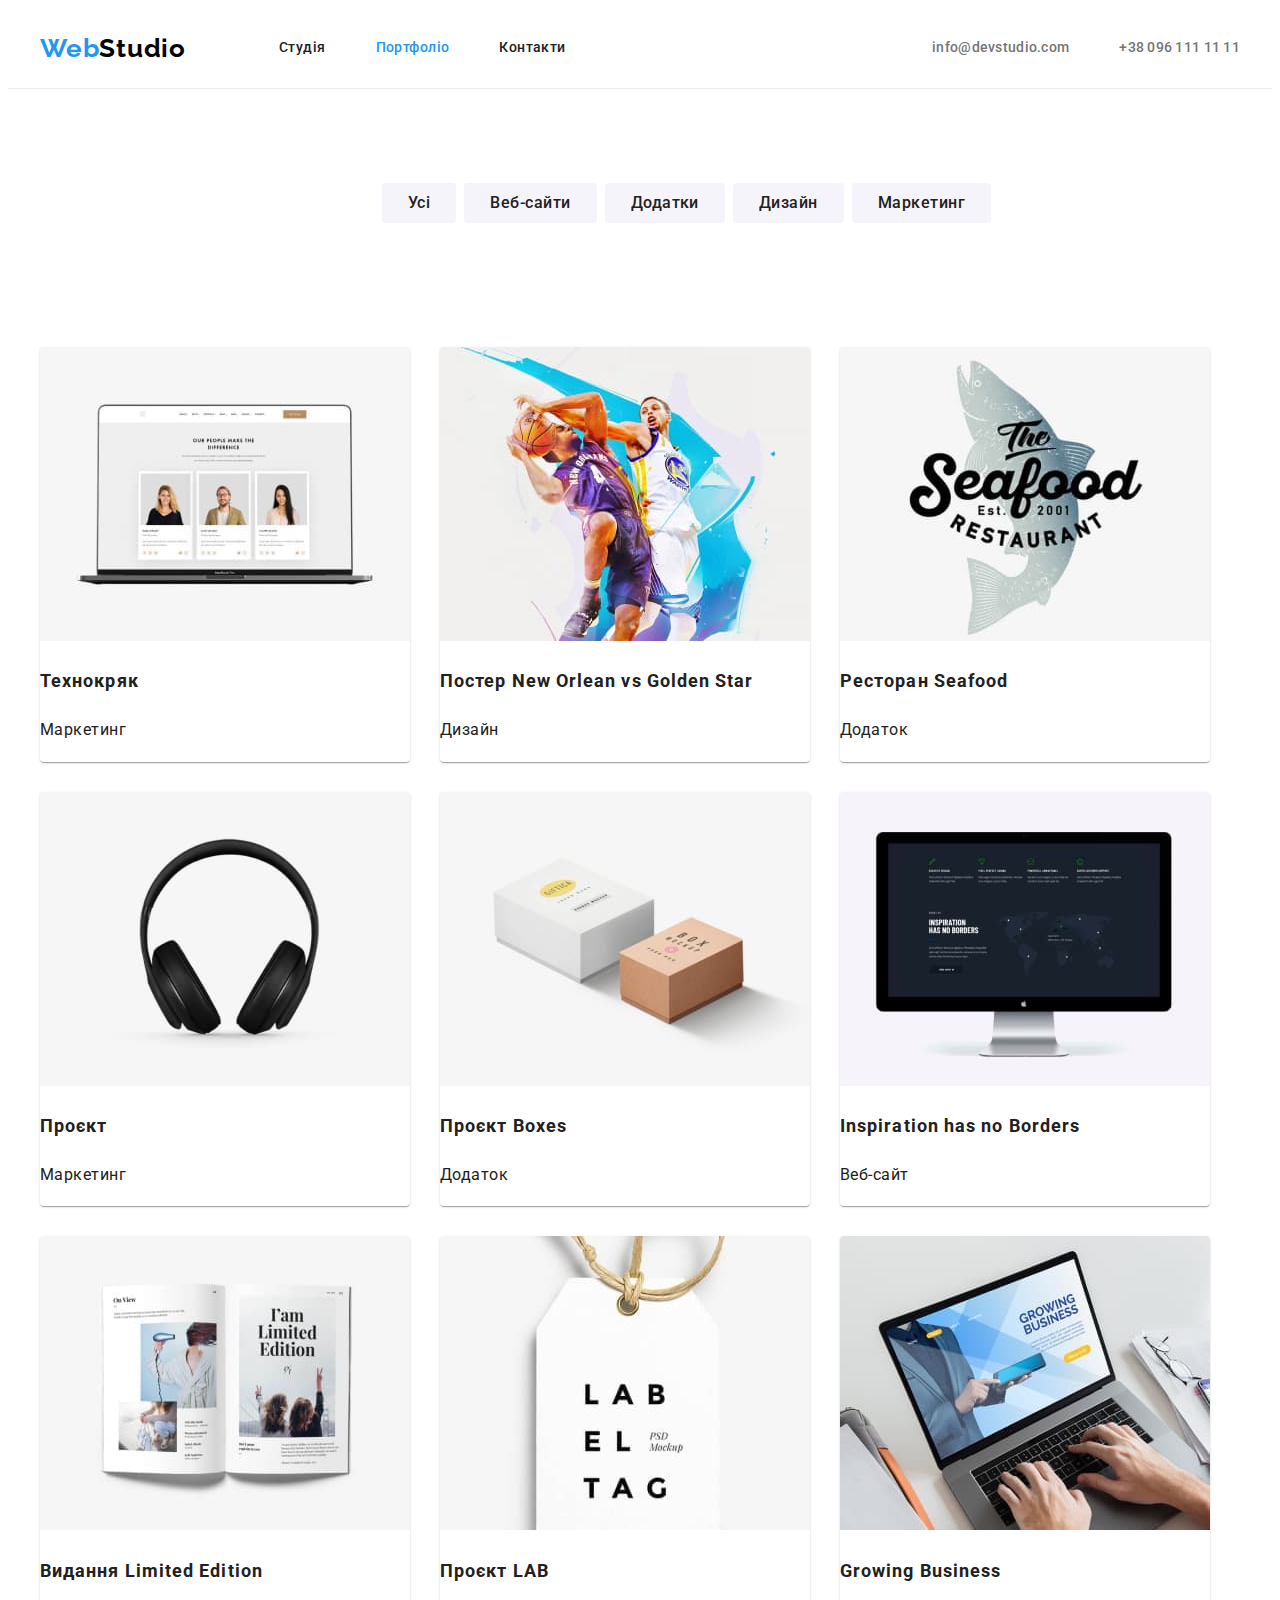
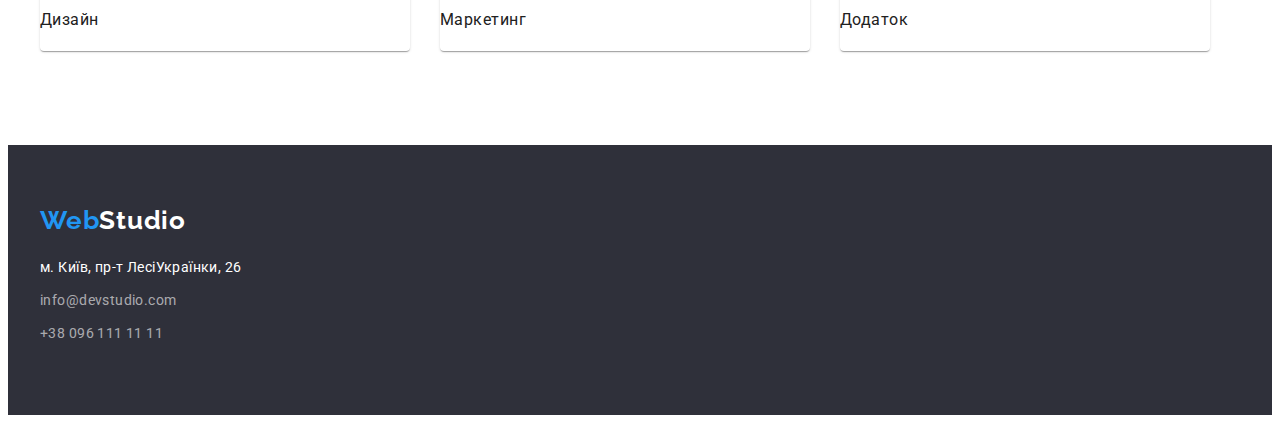
==== portfolio.html @ 5afed0cc "flex-box" ====
<!DOCTYPE html>
<html lang="uk">

<head>
  <meta charset="UTF-8" />
  <meta http-equiv="X-UA-Compatible" content="IE=edge" />
  <meta name="viewport" content="width=device-width, initial-scale=1.0" />
  <title>webstudio</title>
  <link href="https://fonts.googleapis.com/css2?family=Raleway:wght@700&family=Roboto:wght@400;500;700;900&display=swap"
    rel="stylesheet" />
  <link rel="stylesheet" href="./css/styles.css" />
</head>

<body>
  <header class="page-header">
    <!--main-nav-->
  
    <nav class="container main-nav">
  
      <!--logo-->
      <a class="logo-nav" href="./index.html"><span class="logo-accent">Web</span>Studio</a>
  
      <!--navigation-->
  
      <ul class="nav-list">
        <li class="nav-item">
          <a class="nav-link" href="./index.html">Студія</a>
        </li>
  
        <li class="nav-item">
          <a class="nav-link current" href="./portfolio.html">Портфоліо</a>
        </li>
  
        <li class="nav-item">
          <a class="nav-link" href="#">Контакти</a>
        </li>
      </ul>
  
  
      <!-- Link to e-mail address phone number  -->
      <ul class="contact">
        <li class="contact-item">
          <a href="mailto:info@devstudio.com" class="link">info@devstudio.com</a>
        </li>
        <li class="contact-item">
          <a href="tel:+380961111111" class="link">+38 096 111 11 11</a>
        </li>
      </ul>
    </nav>
  
  </header>

<main>
  <!--main-page-->
  <div class="section">
    <section class="container btn">
      <h1 class="portfolio-title title-hidden">Portfolio</h1>
      <div class="prtf">
        <button class="prtf-button" type="button">Усі</button>
        <button class="prtf-button" type="button">Веб-сайти</button>
        <button class="prtf-button" type="button">Додатки</button>
        <button class="prtf-button" type="button">Дизайн</button>
        <button class="prtf-button" type="button">Маркетинг</button>
      </div>
    </section>
  </div>


  <!--works-->
  <div class="section">
    <section class="container">
      <ul class="list">
        <li class="item-sec">
          <article class="card">
            <div class="card-thumb"><img src="./images/1-img.jpg" alt="Лептоп" width="370" /></div>
            <div class="card-content">
              <h2 class="work-title">Технокряк</h2>
              <p class="work-desc">Маркетинг</p>
            </div>
          </article>
        </li>
    
        <li class="item-sec">
          <article class="card">
            <div class="card-thumb">
              <img src="./images/2-img.jpg" alt="Баскетбол" width="370" />
            </div>
            <div class="card-content">
              <h2 class="work-title">Постер New Orlean vs Golden Star</h2>
              <p class="work-desc">Дизайн</p>
            </div>
          </article>
        </li>
    
        <li class="item-sec">
          <article class="card">
            <div class="card-thumb">
              <img src="./images/3-img.jpg" alt="Морепродукти" width="370" />
            </div>
            <div class="card-content">
              <h2 class="work-title">Ресторан Seafood</h2>
              <p class="work-desc">Додаток</p>
            </div>
          </article>
        </li>
    
        <li class="item-sec">
          <article class="card">
            <div class="card-thumb">
              <img src="./images/4-img.jpg" alt="Навушники" width="370" />
            </div>
            <div class="card-content">
              <h2 class="work-title">Проєкт</h2>
              <p class="work-desc">Маркетинг</p>
            </div>
          </article>
        </li>
    
        <li class="item-sec">
          <article class="card">
            <div class="card-thumb">
              <img src="./images/5-img.jpg" alt="Бокс" width="370" />
            </div>
            <div class="card-content">
              <h2 class="work-title">Проєкт Boxes</h2>
              <p class="work-desc">Додаток</p>
            </div>
          </article>
        </li>
    
        <li class="item-sec">
          <article class="card">
            <div class="card-thumb">
              <img src="./images/6-img.jpg" alt="Монітор" width="370" />
            </div>
            <div class="card-content">
              <h2 class="work-title">Inspiration has no Borders</h2>
              <p class="work-desc">Веб-сайт</p>
            </div>
          </article>
        </li>
    
        <li class="item-sec">
          <article class="card">
            <div class="card-thumb">
              <img src="./images/7-img.jpg" alt="Журнал" width="370" />
            </div>
            <div class="card-content">
              <h2 class="work-title">Видання Limited Edition</h2>
              <p class="work-desc">Дизайн</p>
            </div>
          </article>
        </li>
    
        <li class="item-sec">
          <article class="card">
            <div class="card-thumb">
              <img src="./images/8-img.jpg" alt="Проєкт" width="370" />
            </div>
            <div class="card-content">
              <h2 class="work-title">Проєкт LAB</h2>
              <p class="work-desc">Маркетинг</p>
            </div>
          </article>
        </li>
    
        <li class="item-sec">
          <article class="card">
            <div class="card-thumb">
              <img src="./images/9-img.jpg" alt="Ноут" width="370" />
            </div>
            <div class="card-content">
              <h2 class="work-title">Growing Business</h2>
              <p class="work-desc">Додаток</p>
            </div>
          </article>
        </li>
      </ul>
    </section>
  </div>
  

</main>

<!--footer-->
  <footer class="footer">
    <div class="container"><a class="footer-link logo-footer" href="./index.html"><span class="logo-accent">Web</span>Studio</a>
    
    <address class="address">
      <ul class="address-list">
        <li class="address-item">
          <a class="address-link" href="https://goo.gl/maps/Fy1uCrwSByk2Ayvy6" target="_blank" rel="noopener noreferrer">
            м. Київ, пр-т ЛесіУкраїнки, 26
          </a>
        </li>
    
        <li class="address-item">
          <a class="address-link" href="mailto:info@devstudio.com">info@devstudio.com</a>
        </li>
    
        <li class="address-item">
          <a class="address-link" href="tel:+380961111111">+38 096 111 11 11</a>
        </li>
      </ul>
    </address>
  </div>
    
  </footer>
</body>
</html>
---- css/styles.css ----
:root {
  --accent-color: #2196f3;
  --primary-text-color: #212121;
  --secondary-text-color: #757575;
  --white-text-color: #fff;
  --white-opacity-text-color: rgba(255, 255, 255, 0.6);
  --primary-background-color: #fff;
  --secondary-background-color: #f5f4fa;
  --dark-background-color: #2f303a;
  --logo-color: #000;
  --border-color: #ececec;
  --card-set-gap: 30px;
  --card-shadow: 0px 2px 1px -1px rgba(0, 0, 0, 0.2), 0px 1px 1px 0px rgba(0, 0, 0, 0.14),
    0px 1px 3px 0px rgba(0, 0, 0, 0.12);
}

ul {
  list-style: none;
  padding: 0;
  margin: 0;
}

a {
  text-decoration: none;
}

.img {
  display: block;
  max-width: 100%;
  height: auto;
}

body {
  font-family: 'Roboto', sans-serif;
  font-size: 14px;
  color: var(--secondary-text-color);
  line-height: 1.7;
  letter-spacing: 0.03em;
  background-color: var(--primary-background-color);
}

/*container*/
.container {
  width: 1200px;
  margin-left: auto;
  margin-right: auto;
  padding-left: 15px;
  padding-right: 15px;
}

.header {
  background-color: var(--primary-background-color);
  border-bottom: 1px solid var(--border-color);
}

.page-header {
  background-color: var(--primary-background-color);
  border-bottom: 1px solid var(--border-color);
}

/*main-nav*/

.main-nav {
  display: flex;
  align-items: center;
}

/*logo*/
.logo-nav {
  display: block;

  color: var(--logo-color);
  font-family: Raleway, sans-serif;
  font-weight: 700;
  font-size: 26px;
  line-height: 1.19;
  letter-spacing: 0.03em;
}

.logo-accent {
  color: var(--accent-color);
}

/*navigation*/

.nav-list {
  display: flex;
  padding-left: 93px;
}

.nav-list .nav-item + .nav-item {
  margin-left: 50px;
}
/*або
.nav-item {
  margin-right: 8px;
}
або
.nav-list .nav-item:not(:last-child) {
  margin-right: 0;
}*/

.nav-link {
  display: block;
  padding-top: 32px;
  padding-bottom: 32px;

  line-height: 1.14;
  font-weight: 500;
  color: var(--primary-text-color);
}

.nav-link .current {
  color: var(--accent-color);
}

.nav-link:hover,
.nav-link:focus {
  color: var(--accent-color);
}

/*Link to e-mail address phone number*/
.contact {
  display: flex;
  margin-top: 0;
  margin-bottom: 0;
  margin-left: auto;
  padding-left: 0;

  font-weight: 500;
  line-height: 1.14;
}

.contact-item {
  line-height: 1.14;
  letter-spacing: 0.02em;
}

.contact .link {
  color: var(--secondary-text-color);
  padding-top: 32px;
  padding-bottom: 32px;
  display: block;
}

.contact .link:hover,
.contact .link:focus {
  color: var(--accent-color);
}

.contact-item + .contact-item {
  margin-left: 50px;
}

/*main*/

/*hero*/
.hero {
  text-align: center;
  background-color: var(--dark-background-color);
  margin-bottom: 50px;
}
.hero-title {
  font-weight: 900;
  font-size: 44px;
  line-height: 1.4;
  letter-spacing: 0.06em;
  color: var(--white-text-color);
  text-transform: uppercase;
  margin-top: 0;
  margin-bottom: 0;
  padding-top: 160px;
  padding-bottom: 30px;
}

.button {
  font-family: inherit;
  font-size: 16px;
  line-height: 1.8;
  letter-spacing: 0.06em;
  color: var(--white-text-color);
  font-weight: 700;
  background-color: var(--accent-color);
  border: none;
  border-radius: 4px;
  cursor: pointer;
  padding: 10px 32px;
  display: inline-block;
  border: 1px solid transparent;
  margin-bottom: 200px;
}

/*Наші переваги*/

.section,
.section-team {
  padding-bottom: 94px;
}
.list,
.team-list {
  padding: 0;
  margin: 0;
  list-style: none;
  display: flex;
  flex-wrap: wrap;
  margin-left: calc(-1 * var(--card-set-gap));
  margin-top: calc(-1 * var(--card-set-gap));
}

.list > .item-sec,
.team-list > .team-card {
  flex-basis: calc(100% / 4 - var(--card-set-gap));
  margin-left: var(--card-set-gap);
  margin-top: var(--card-set-gap);
}
.list > .work-card {
  flex-basis: calc(100% / 3 - var(--card-set-gap));
  margin-left: var(--card-set-gap);
  margin-top: var(--card-set-gap);
}

.card {
  box-shadow: var(--card-shadow);
  border-radius: 4px;
  overflow: hidden;
}

.section-title {
  color: var(--primary-text-color);
  font-weight: 700;
  font-size: 36px;
  line-height: 1.167;
  letter-spacing: 0.03em;
  text-align: center;
  margin-top: 0;
  margin-bottom: 50px;
}

.title {
  color: var(--primary-text-color);
  font-size: 14px;
  line-height: 1.14;
  text-transform: uppercase;
  margin-top: 0;
  margin-bottom: 0;
  text-align: center;
}
.list-item {
  margin-top: 10px;
}
.list {
  color: var(--primary-text-color);
  margin-top: 0;
  margin-bottom: 0;
  padding-left: 0;
}

.list .title {
  color: var(--primary-text-color);
  margin-top: 0;
  margin-bottom: 0;
}

.section-team {
  background-color: var(--secondary-background-color);
  margin-top: 0;
  margin-bottom: 0;
}

.team-list {
  margin-top: 0;
  margin-bottom: 0;
  padding-left: 0;
}
.descr {
  width: 270px;
  padding-left: auto;
  padding-right: auto;
  padding-top: 30px;
  padding-bottom: 30px;
}
.team-list .title {
  color: var(--primary-text-color);
  font-style: 500;
  font-size: 16px;
  line-height: 1.18;
  text-align: center;
  letter-spacing: 0.03em;
  margin-top: 0;
  margin-bottom: 0;
  padding-bottom: 10px;
}
.team-position {
  font-size: 16px;
  line-height: 1.18;
  text-align: center;
  color: var(--secondary-text-color);
  margin-top: 0;
  margin-bottom: 0;
}

/* Assets */

.current {
  color: var(--accent-color);
}

.title-hidden {
  display: none;
}

/*Portfolio*/

.btn {
  display: flex;
  align-items: center;
  justify-content: center;
  padding-top: 94px;
}

.prtf {
  display: flex;
  padding-left: 93px;
}

.prtf .prtf-button + .prtf-button {
  margin-left: 8px;
}

.prtf-button {
  font-family: inherit;
  font-size: 16px;
  color: var(--primary-text-color);
  font-weight: 500;
  letter-spacing: 0.03em;
  line-height: 1.612;
  background-color: var(--secondary-background-color);
  border: none;
  border-radius: 4px;
  cursor: pointer;
  padding: 6px 25px;
  display: inline-block;
  border: 1px solid transparent;
}

.prtf-button:hover,
.prtf-button:focus {
  color: var(--white-text-color);
  background-color: var(--accent-color);
}

.work-title {
  font-size: 18px;
  line-height: 2;
  letter-spacing: 0.06em;
  font-weight: 700;
  color: var(--primary-text-color);
}
.work-desc {
  font-style: 400;
  font-size: 16px;
  line-height: 1.88;
  letter-spacing: 0.03em;
  color: var(---secondary-text-color);
}

/* Footer */
.footer {
  background-color: var(--dark-background-color);
}

.logo-footer {
  display: inline-block;
  font-family: 'Raleway', sans-serif;
  font-weight: 700;
  font-size: 26px;
  line-height: 1.2;
  letter-spacing: 0.03em;
  padding-top: 60px;
  padding-bottom: 20px;
}

.logo-footer {
  color: var(--white-text-color);
}

.address {
  font-style: normal;
}
.address-list {
  padding-left: 0;
  padding-bottom: 60px;
  margin-top: 0;
}
.address-item {
  margin-bottom: 9px;
}
.address-link {
  color: var(--white-text-color);
}

.address-link[href^='mailto'],
.address-link[href^='tel'] {
  color: var(--white-opacity-text-color);
}

.address-link:hover,
.address-link:focus {
  color: var(--accent-color);
}
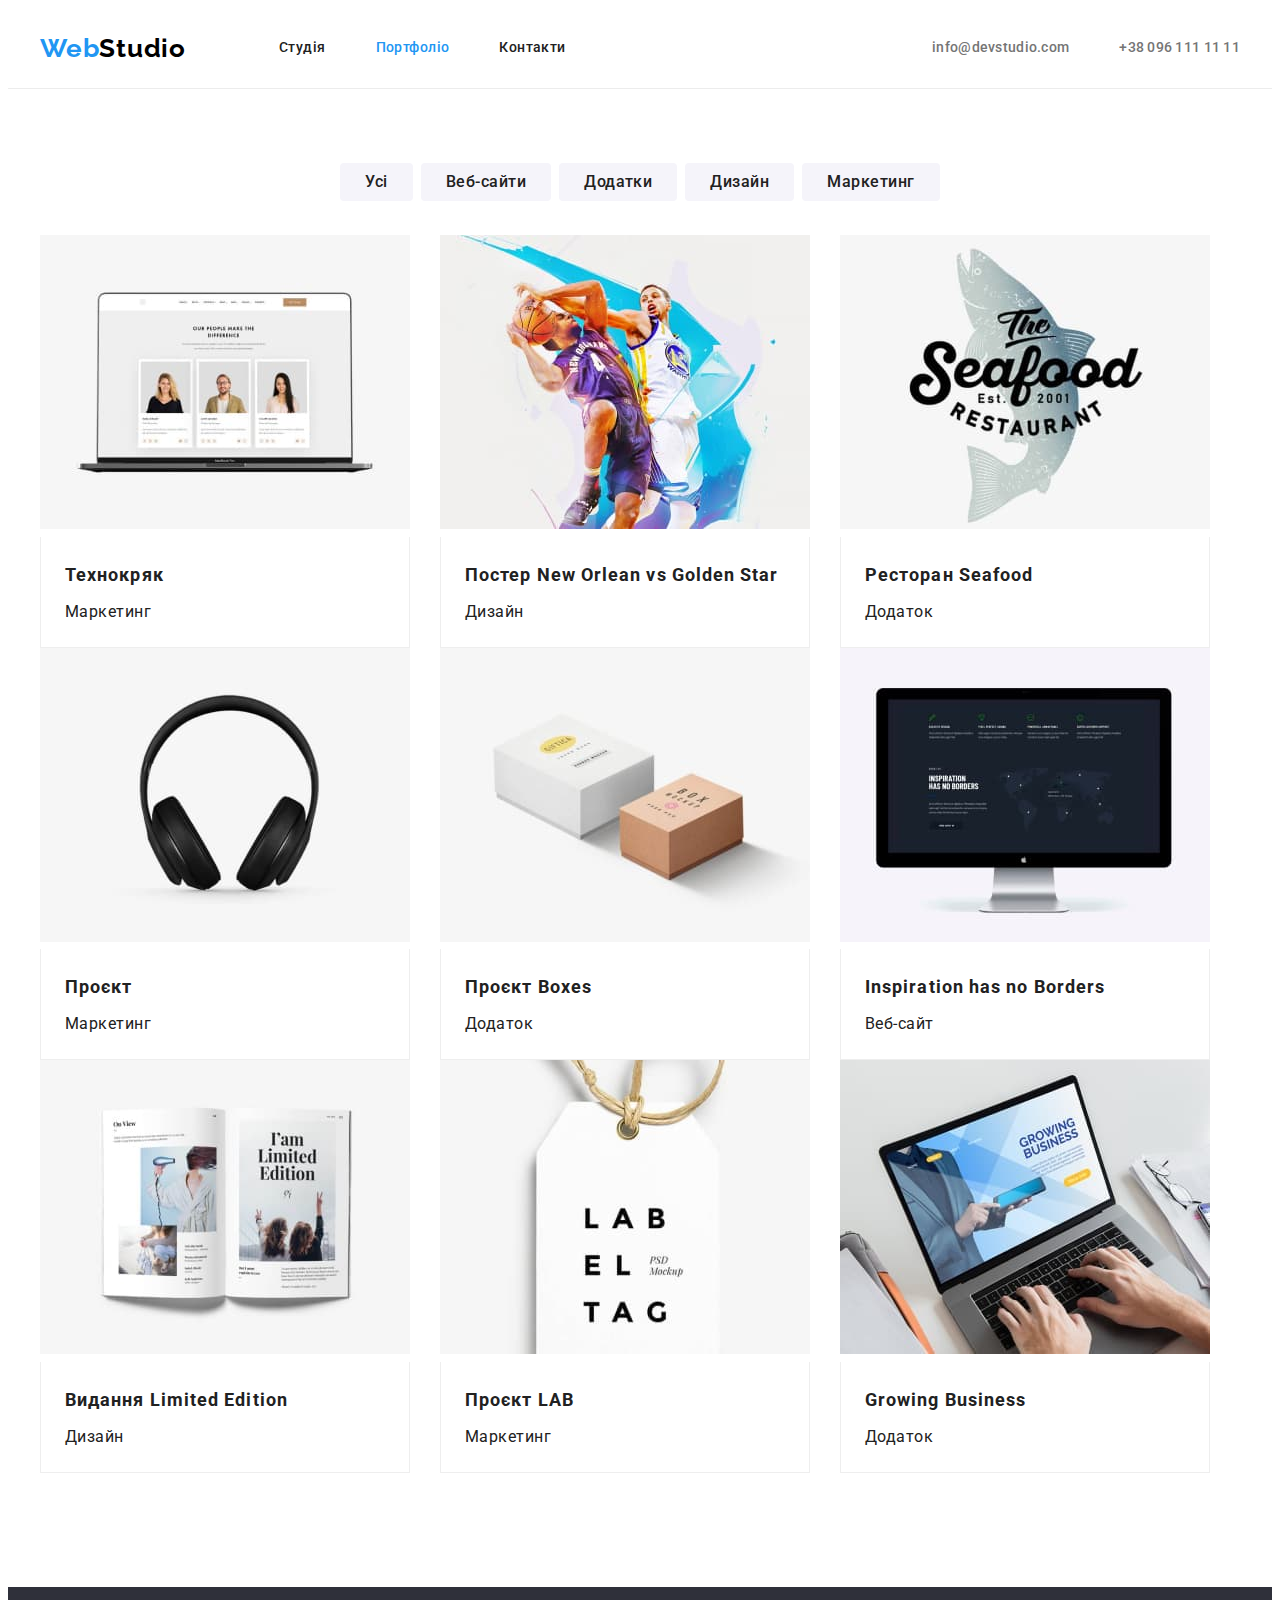
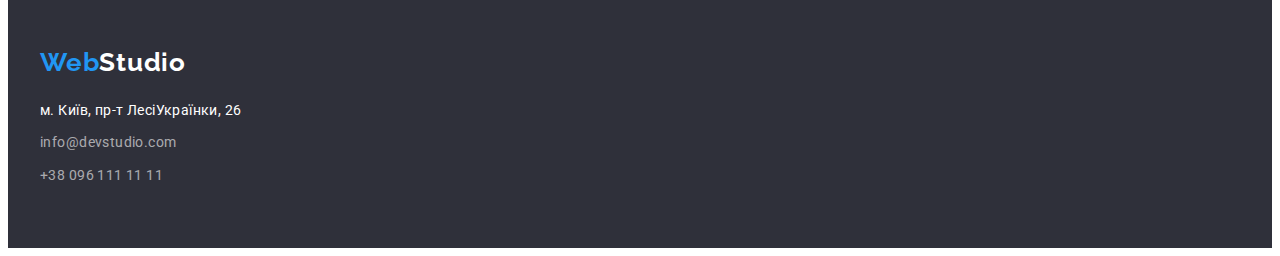
==== commit f76820df: "after correction" ====
--- a/portfolio.html
+++ b/portfolio.html
@@ -1,210 +1,173 @@
 <!DOCTYPE html>
 <html lang="uk">
+  <head>
+    <meta charset="UTF-8" />
+    <meta http-equiv="X-UA-Compatible" content="IE=edge" />
+    <meta name="viewport" content="width=device-width, initial-scale=1.0" />
+    <title>webstudio</title>
+    <link
+      href="https://fonts.googleapis.com/css2?family=Raleway:wght@700&family=Roboto:wght@400;500;700;900&display=swap"
+      rel="stylesheet"
+    />
+    <link rel="stylesheet" href="./css/styles.css" />
+  </head>
 
-<head>
-  <meta charset="UTF-8" />
-  <meta http-equiv="X-UA-Compatible" content="IE=edge" />
-  <meta name="viewport" content="width=device-width, initial-scale=1.0" />
-  <title>webstudio</title>
-  <link href="https://fonts.googleapis.com/css2?family=Raleway:wght@700&family=Roboto:wght@400;500;700;900&display=swap"
-    rel="stylesheet" />
-  <link rel="stylesheet" href="./css/styles.css" />
-</head>
+  <body>
+    <header class="page-header">
+      <div class="container main-nav">
+        <!--main-nav-->
+        <nav class="navigation">
+          <!--logo-->
+          <a class="logo-nav" href="./index.html"><span class="logo-accent">Web</span>Studio</a>
 
-<body>
-  <header class="page-header">
-    <!--main-nav-->
-  
-    <nav class="container main-nav">
-  
-      <!--logo-->
-      <a class="logo-nav" href="./index.html"><span class="logo-accent">Web</span>Studio</a>
-  
-      <!--navigation-->
-  
-      <ul class="nav-list">
-        <li class="nav-item">
-          <a class="nav-link" href="./index.html">Студія</a>
-        </li>
-  
-        <li class="nav-item">
-          <a class="nav-link current" href="./portfolio.html">Портфоліо</a>
-        </li>
-  
-        <li class="nav-item">
-          <a class="nav-link" href="#">Контакти</a>
-        </li>
-      </ul>
-  
-  
-      <!-- Link to e-mail address phone number  -->
-      <ul class="contact">
-        <li class="contact-item">
-          <a href="mailto:info@devstudio.com" class="link">info@devstudio.com</a>
-        </li>
-        <li class="contact-item">
-          <a href="tel:+380961111111" class="link">+38 096 111 11 11</a>
-        </li>
-      </ul>
-    </nav>
-  
-  </header>
+          <!--navigation-->
 
-<main>
-  <!--main-page-->
-  <div class="section">
-    <section class="container btn">
-      <h1 class="portfolio-title title-hidden">Portfolio</h1>
-      <div class="prtf">
-        <button class="prtf-button" type="button">Усі</button>
-        <button class="prtf-button" type="button">Веб-сайти</button>
-        <button class="prtf-button" type="button">Додатки</button>
-        <button class="prtf-button" type="button">Дизайн</button>
-        <button class="prtf-button" type="button">Маркетинг</button>
+          <ul class="nav-list">
+            <li class="nav-item">
+              <a class="nav-link" href="./index.html">Студія</a>
+            </li>
+
+            <li class="nav-item">
+              <a class="nav-link current" href="./portfolio.html">Портфоліо</a>
+            </li>
+
+            <li class="nav-item">
+              <a class="nav-link" href="#">Контакти</a>
+            </li>
+          </ul>
+        </nav>
+
+        <!-- Link to e-mail address phone number  -->
+        <ul class="contact">
+          <li class="contact-item">
+            <a href="mailto:info@devstudio.com" class="link">info@devstudio.com</a>
+          </li>
+          <li class="contact-item">
+            <a href="tel:+380961111111" class="link">+38 096 111 11 11</a>
+          </li>
+        </ul>
       </div>
-    </section>
-  </div>
+    </header>
 
+    <main>
+      <!--main-page-->
 
-  <!--works-->
-  <div class="section">
-    <section class="container">
-      <ul class="list">
-        <li class="item-sec">
-          <article class="card">
-            <div class="card-thumb"><img src="./images/1-img.jpg" alt="Лептоп" width="370" /></div>
+      <section class="container btn">
+        <h1 class="portfolio-title title-hidden">Portfolio</h1>
+        <div class="prtf">
+          <button class="prtf-button" type="button">Усі</button>
+          <button class="prtf-button" type="button">Веб-сайти</button>
+          <button class="prtf-button" type="button">Додатки</button>
+          <button class="prtf-button" type="button">Дизайн</button>
+          <button class="prtf-button" type="button">Маркетинг</button>
+        </div>
+
+        <!--works-->
+
+        <ul class="list">
+          <li class="item-card">
+            <img src="./images/1-img.jpg" alt="Лептоп" width="370" />
             <div class="card-content">
               <h2 class="work-title">Технокряк</h2>
               <p class="work-desc">Маркетинг</p>
             </div>
-          </article>
-        </li>
-    
-        <li class="item-sec">
-          <article class="card">
-            <div class="card-thumb">
-              <img src="./images/2-img.jpg" alt="Баскетбол" width="370" />
-            </div>
+          </li>
+
+          <li class="item-card">
+            <img src="./images/2-img.jpg" alt="Баскетбол" width="370" />
             <div class="card-content">
               <h2 class="work-title">Постер New Orlean vs Golden Star</h2>
               <p class="work-desc">Дизайн</p>
             </div>
-          </article>
-        </li>
-    
-        <li class="item-sec">
-          <article class="card">
-            <div class="card-thumb">
-              <img src="./images/3-img.jpg" alt="Морепродукти" width="370" />
-            </div>
+          </li>
+
+          <li class="item-card">
+            <img src="./images/3-img.jpg" alt="Морепродукти" width="370" />
             <div class="card-content">
               <h2 class="work-title">Ресторан Seafood</h2>
               <p class="work-desc">Додаток</p>
             </div>
-          </article>
-        </li>
-    
-        <li class="item-sec">
-          <article class="card">
-            <div class="card-thumb">
-              <img src="./images/4-img.jpg" alt="Навушники" width="370" />
-            </div>
+          </li>
+
+          <li class="item-card">
+            <img src="./images/4-img.jpg" alt="Навушники" width="370" />
             <div class="card-content">
               <h2 class="work-title">Проєкт</h2>
               <p class="work-desc">Маркетинг</p>
             </div>
-          </article>
-        </li>
-    
-        <li class="item-sec">
-          <article class="card">
-            <div class="card-thumb">
-              <img src="./images/5-img.jpg" alt="Бокс" width="370" />
-            </div>
+          </li>
+
+          <li class="item-card">
+            <img src="./images/5-img.jpg" alt="Бокс" width="370" />
             <div class="card-content">
               <h2 class="work-title">Проєкт Boxes</h2>
               <p class="work-desc">Додаток</p>
             </div>
-          </article>
-        </li>
-    
-        <li class="item-sec">
-          <article class="card">
-            <div class="card-thumb">
-              <img src="./images/6-img.jpg" alt="Монітор" width="370" />
-            </div>
+          </li>
+
+          <li class="item-card">
+            <img src="./images/6-img.jpg" alt="Монітор" width="370" />
             <div class="card-content">
               <h2 class="work-title">Inspiration has no Borders</h2>
               <p class="work-desc">Веб-сайт</p>
             </div>
-          </article>
-        </li>
-    
-        <li class="item-sec">
-          <article class="card">
-            <div class="card-thumb">
-              <img src="./images/7-img.jpg" alt="Журнал" width="370" />
-            </div>
+          </li>
+
+          <li class="item-card">
+            <img src="./images/7-img.jpg" alt="Журнал" width="370" />
             <div class="card-content">
               <h2 class="work-title">Видання Limited Edition</h2>
               <p class="work-desc">Дизайн</p>
             </div>
-          </article>
-        </li>
-    
-        <li class="item-sec">
-          <article class="card">
-            <div class="card-thumb">
-              <img src="./images/8-img.jpg" alt="Проєкт" width="370" />
-            </div>
+          </li>
+
+          <li class="item-card">
+            <img src="./images/8-img.jpg" alt="Проєкт" width="370" />
             <div class="card-content">
               <h2 class="work-title">Проєкт LAB</h2>
               <p class="work-desc">Маркетинг</p>
             </div>
-          </article>
-        </li>
-    
-        <li class="item-sec">
-          <article class="card">
-            <div class="card-thumb">
-              <img src="./images/9-img.jpg" alt="Ноут" width="370" />
-            </div>
+          </li>
+
+          <li class="item-card">
+            <img src="./images/9-img.jpg" alt="Ноут" width="370" />
             <div class="card-content">
               <h2 class="work-title">Growing Business</h2>
               <p class="work-desc">Додаток</p>
             </div>
-          </article>
-        </li>
-      </ul>
-    </section>
-  </div>
-  
+          </li>
+        </ul>
+      </section>
+    </main>
 
-</main>
+    <!--footer-->
+    <footer class="footer">
+      <div class="container">
+        <a class="logo-footer" href="./index.html"><span class="logo-accent">Web</span>Studio</a>
 
-<!--footer-->
-  <footer class="footer">
-    <div class="container"><a class="footer-link logo-footer" href="./index.html"><span class="logo-accent">Web</span>Studio</a>
-    
-    <address class="address">
-      <ul class="address-list">
-        <li class="address-item">
-          <a class="address-link" href="https://goo.gl/maps/Fy1uCrwSByk2Ayvy6" target="_blank" rel="noopener noreferrer">
-            м. Київ, пр-т ЛесіУкраїнки, 26
-          </a>
-        </li>
-    
-        <li class="address-item">
-          <a class="address-link" href="mailto:info@devstudio.com">info@devstudio.com</a>
-        </li>
-    
-        <li class="address-item">
-          <a class="address-link" href="tel:+380961111111">+38 096 111 11 11</a>
-        </li>
-      </ul>
-    </address>
-  </div>
-    
-  </footer>
-</body>
+        <address class="address">
+          <ul class="address-list">
+            <li class="address-item">
+              <a
+                class="address-link"
+                href="https://goo.gl/maps/Fy1uCrwSByk2Ayvy6"
+                target="_blank"
+                rel="noopener noreferrer"
+              >
+                м. Київ, пр-т ЛесіУкраїнки, 26
+              </a>
+            </li>
+
+            <li class="address-item">
+              <a class="address-link" href="mailto:info@devstudio.com">info@devstudio.com</a>
+            </li>
+
+            <li class="address-item">
+              <a class="address-link" href="tel:+380961111111">+38 096 111 11 11</a>
+            </li>
+          </ul>
+        </address>
+      </div>
+    </footer>
+  </body>
 </html>
--- a/css/styles.css
+++ b/css/styles.css
@@ -9,6 +9,7 @@
   --dark-background-color: #2f303a;
   --logo-color: #000;
   --border-color: #ececec;
+  --border-card-color: #eee;
   --card-set-gap: 30px;
   --card-shadow: 0px 2px 1px -1px rgba(0, 0, 0, 0.2), 0px 1px 1px 0px rgba(0, 0, 0, 0.14),
     0px 1px 3px 0px rgba(0, 0, 0, 0.12);
@@ -22,12 +23,6 @@
 
 a {
   text-decoration: none;
-}
-
-.img {
-  display: block;
-  max-width: 100%;
-  height: auto;
 }
 
 body {
@@ -49,7 +44,6 @@
 }
 
 .header {
-  background-color: var(--primary-background-color);
   border-bottom: 1px solid var(--border-color);
 }
 
@@ -59,8 +53,8 @@
 }
 
 /*main-nav*/
-
-.main-nav {
+.main-nav,
+.navigation {
   display: flex;
   align-items: center;
 }
@@ -85,7 +79,7 @@
 
 .nav-list {
   display: flex;
-  padding-left: 93px;
+  margin-left: 93px;
 }
 
 .nav-list .nav-item + .nav-item {
@@ -116,6 +110,10 @@
 
 .nav-link:hover,
 .nav-link:focus {
+  color: var(--accent-color);
+}
+
+.current {
   color: var(--accent-color);
 }
 
@@ -158,7 +156,8 @@
 .hero {
   text-align: center;
   background-color: var(--dark-background-color);
-  margin-bottom: 50px;
+  padding-top: 200px;
+  padding-bottom: 200px;
 }
 .hero-title {
   font-weight: 900;
@@ -168,34 +167,66 @@
   color: var(--white-text-color);
   text-transform: uppercase;
   margin-top: 0;
-  margin-bottom: 0;
-  padding-top: 160px;
-  padding-bottom: 30px;
+  margin-bottom: 30px;
 }
 
 .button {
+  border: none;
+  border-radius: 4px;
+  padding: 10px 32px;
+  min-width: 216px;
+  box-shadow: 0px 4px 4px rgba(0, 0, 0, 0.15);
+
+  cursor: pointer;
   font-family: inherit;
   font-size: 16px;
-  line-height: 1.8;
+  line-height: 1.875;
   letter-spacing: 0.06em;
   color: var(--white-text-color);
   font-weight: 700;
   background-color: var(--accent-color);
-  border: none;
-  border-radius: 4px;
-  cursor: pointer;
-  padding: 10px 32px;
-  display: inline-block;
-  border: 1px solid transparent;
-  margin-bottom: 200px;
 }
 
 /*Наші переваги*/
 
 .section,
 .section-team {
+  padding-top: 94px;
   padding-bottom: 94px;
 }
+.section-work {
+  padding-bottom: 94px;
+}
+
+.title-hidden {
+  display: none;
+}
+
+.section-title {
+  color: var(--primary-text-color);
+  font-weight: 700;
+  font-size: 36px;
+  line-height: 1.167;
+  letter-spacing: 0.03em;
+  margin-top: 0;
+  margin-left: calc(-1 * var(--card-set-gap));
+  text-align: center;
+}
+
+.list,
+.list-sec {
+  color: var(--primary-text-color);
+  margin-top: 0;
+  margin-bottom: 0;
+  padding-left: 0;
+}
+.list-sec {
+  padding: 0;
+  margin: 0;
+  list-style: none;
+  display: flex;
+}
+
 .list,
 .team-list {
   padding: 0;
@@ -203,68 +234,57 @@
   list-style: none;
   display: flex;
   flex-wrap: wrap;
-  margin-left: calc(-1 * var(--card-set-gap));
-  margin-top: calc(-1 * var(--card-set-gap));
-}
-
-.list > .item-sec,
-.team-list > .team-card {
-  flex-basis: calc(100% / 4 - var(--card-set-gap));
-  margin-left: var(--card-set-gap);
-  margin-top: var(--card-set-gap);
-}
-.list > .work-card {
-  flex-basis: calc(100% / 3 - var(--card-set-gap));
-  margin-left: var(--card-set-gap);
-  margin-top: var(--card-set-gap);
-}
-
-.card {
+}
+
+.item-sec,
+.team-card,
+.work-card {
+  margin-left: 30px;
+}
+
+.list-sec .item-sec:nth-child(1) {
+  margin-left: 0px;
+}
+
+.title {
+  color: var(--primary-text-color);
+  font-size: 14px;
+  line-height: 1.14;
+  text-transform: uppercase;
+  margin-top: 0;
+  margin-bottom: 0;
+}
+
+.list-item {
+  margin-top: 10px;
+  margin-bottom: 0;
+}
+
+.list .work-card:nth-child(1) {
+  margin-left: 0px;
+}
+.team-card {
   box-shadow: var(--card-shadow);
   border-radius: 4px;
   overflow: hidden;
-}
-
-.section-title {
-  color: var(--primary-text-color);
-  font-weight: 700;
-  font-size: 36px;
-  line-height: 1.167;
-  letter-spacing: 0.03em;
-  text-align: center;
-  margin-top: 0;
-  margin-bottom: 50px;
-}
-
-.title {
-  color: var(--primary-text-color);
-  font-size: 14px;
-  line-height: 1.14;
-  text-transform: uppercase;
-  margin-top: 0;
-  margin-bottom: 0;
-  text-align: center;
-}
-.list-item {
-  margin-top: 10px;
-}
-.list {
-  color: var(--primary-text-color);
-  margin-top: 0;
-  margin-bottom: 0;
-  padding-left: 0;
-}
-
-.list .title {
-  color: var(--primary-text-color);
-  margin-top: 0;
-  margin-bottom: 0;
+
+  background-color: var(--primary-background-color);
+}
+
+.img {
+  display: block;
+  max-width: 100%;
+  height: auto;
 }
 
 .section-team {
   background-color: var(--secondary-background-color);
   margin-top: 0;
   margin-bottom: 0;
+}
+
+.team-list .team-card:nth-child(1) {
+  margin-left: 0px;
 }
 
 .team-list {
@@ -281,14 +301,13 @@
 }
 .team-list .title {
   color: var(--primary-text-color);
-  font-style: 500;
+  font-weight: 500;
   font-size: 16px;
   line-height: 1.18;
   text-align: center;
   letter-spacing: 0.03em;
   margin-top: 0;
-  margin-bottom: 0;
-  padding-bottom: 10px;
+  margin-bottom: 10px;
 }
 .team-position {
   font-size: 16px;
@@ -299,28 +318,18 @@
   margin-bottom: 0;
 }
 
-/* Assets */
-
-.current {
-  color: var(--accent-color);
-}
-
-.title-hidden {
-  display: none;
-}
-
 /*Portfolio*/
 
 .btn {
+  padding-top: 74px;
+  padding-bottom: 114px;
+}
+
+.prtf {
   display: flex;
   align-items: center;
   justify-content: center;
-  padding-top: 94px;
-}
-
-.prtf {
-  display: flex;
-  padding-left: 93px;
+  margin-bottom: 34px;
 }
 
 .prtf .prtf-button + .prtf-button {
@@ -339,14 +348,26 @@
   border-radius: 4px;
   cursor: pointer;
   padding: 6px 25px;
-  display: inline-block;
-  border: 1px solid transparent;
 }
 
 .prtf-button:hover,
 .prtf-button:focus {
   color: var(--white-text-color);
   background-color: var(--accent-color);
+}
+
+.item-card {
+  margin-left: 30px;
+}
+
+.item-card:nth-child(3n + 1) {
+  margin-left: 0;
+}
+
+.card-content {
+  padding: 20px 24px;
+  border: 1px solid var(--border-card-color);
+  border-top: none;
 }
 
 .work-title {
@@ -355,8 +376,11 @@
   letter-spacing: 0.06em;
   font-weight: 700;
   color: var(--primary-text-color);
+  margin-top: 0;
+  margin-bottom: 4px;
 }
 .work-desc {
+  margin: 0;
   font-style: 400;
   font-size: 16px;
   line-height: 1.88;
@@ -367,6 +391,8 @@
 /* Footer */
 .footer {
   background-color: var(--dark-background-color);
+  padding-top: 60px;
+  padding-bottom: 60px;
 }
 
 .logo-footer {
@@ -376,8 +402,7 @@
   font-size: 26px;
   line-height: 1.2;
   letter-spacing: 0.03em;
-  padding-top: 60px;
-  padding-bottom: 20px;
+  margin-bottom: 20px;
 }
 
 .logo-footer {
@@ -388,13 +413,12 @@
   font-style: normal;
 }
 .address-list {
-  padding-left: 0;
-  padding-bottom: 60px;
-  margin-top: 0;
-}
-.address-item {
+  margin-top: 0;
+}
+.address-item:not(:last-child) {
   margin-bottom: 9px;
 }
+
 .address-link {
   color: var(--white-text-color);
 }
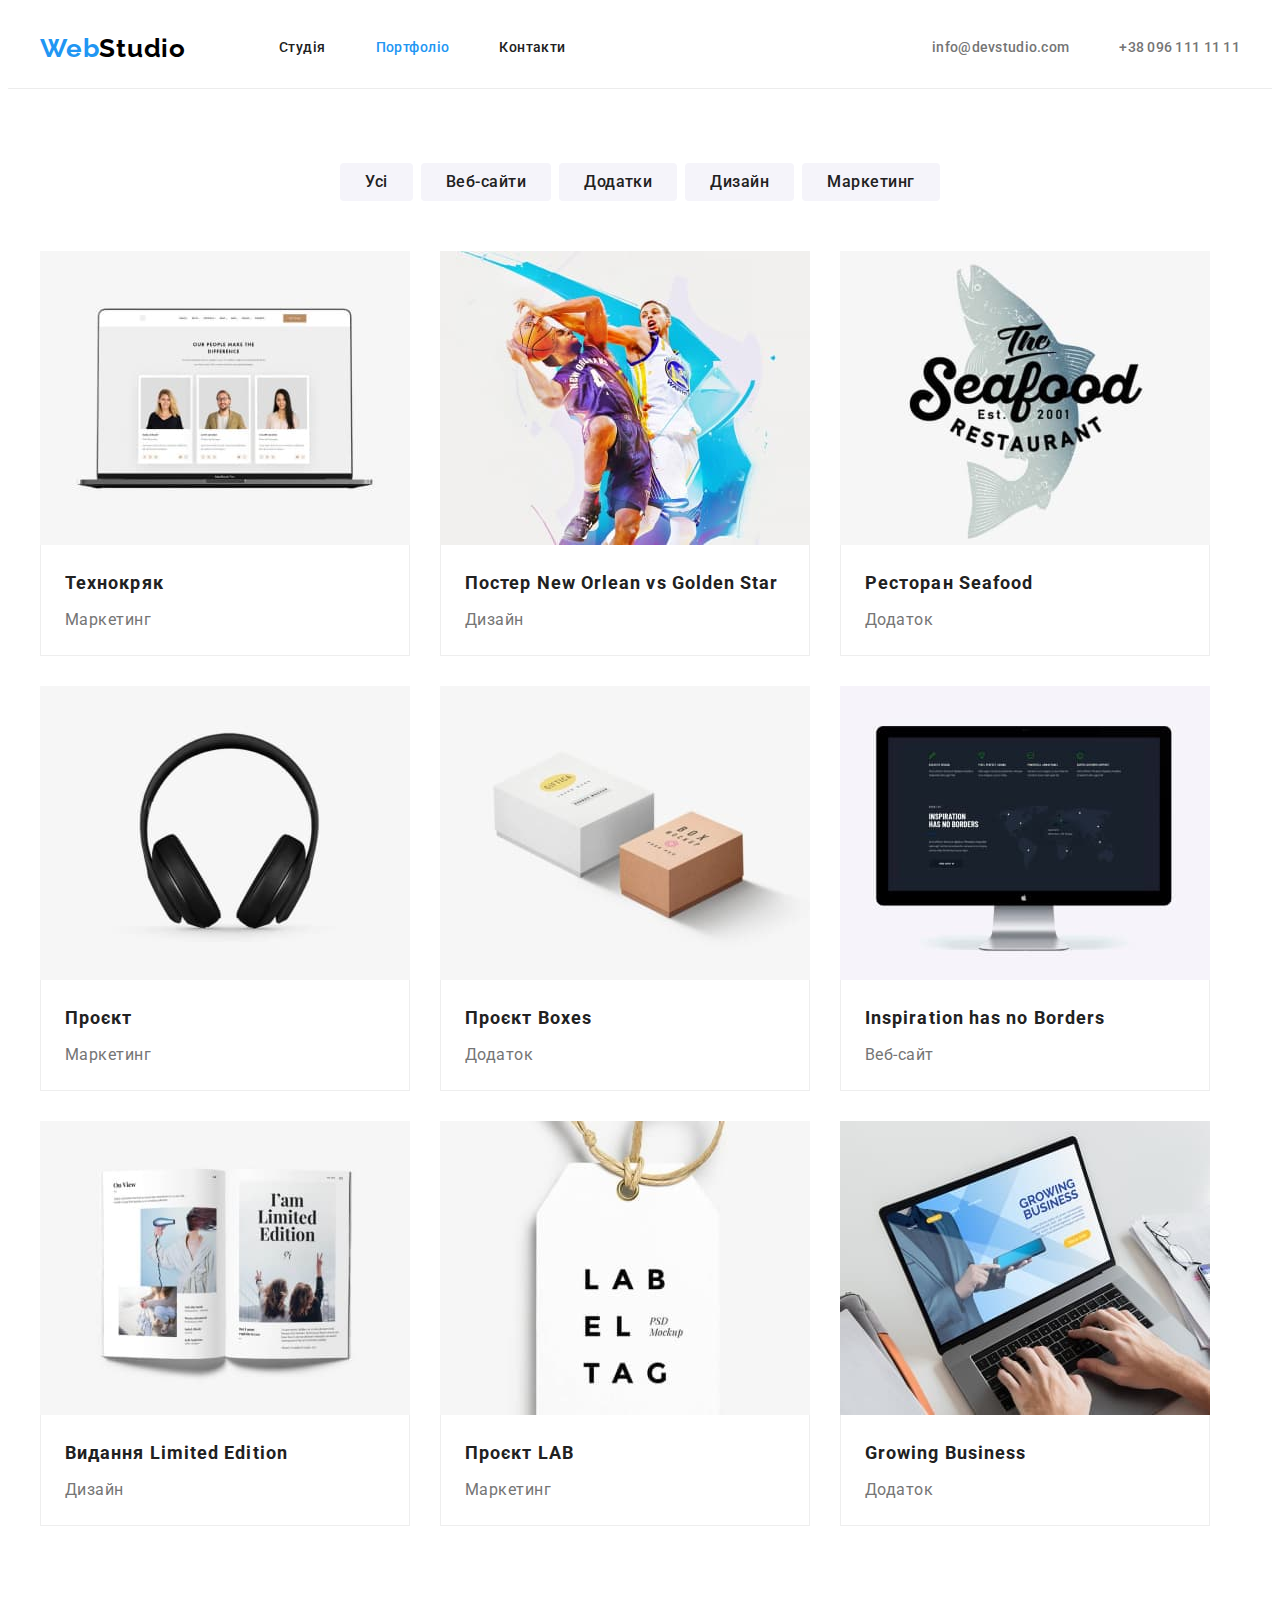
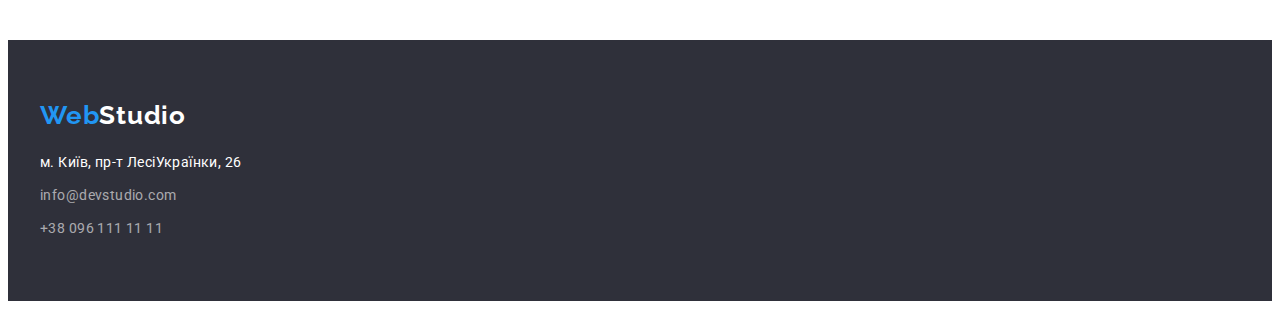
==== commit 11b670af: "second-correction" ====
--- a/portfolio.html
+++ b/portfolio.html
@@ -52,91 +52,93 @@
     <main>
       <!--main-page-->
 
-      <section class="container btn">
-        <h1 class="portfolio-title title-hidden">Portfolio</h1>
-        <div class="prtf">
-          <button class="prtf-button" type="button">Усі</button>
-          <button class="prtf-button" type="button">Веб-сайти</button>
-          <button class="prtf-button" type="button">Додатки</button>
-          <button class="prtf-button" type="button">Дизайн</button>
-          <button class="prtf-button" type="button">Маркетинг</button>
-        </div>
-
-        <!--works-->
-
-        <ul class="list">
-          <li class="item-card">
-            <img src="./images/1-img.jpg" alt="Лептоп" width="370" />
-            <div class="card-content">
-              <h2 class="work-title">Технокряк</h2>
-              <p class="work-desc">Маркетинг</p>
-            </div>
-          </li>
-
-          <li class="item-card">
-            <img src="./images/2-img.jpg" alt="Баскетбол" width="370" />
-            <div class="card-content">
-              <h2 class="work-title">Постер New Orlean vs Golden Star</h2>
-              <p class="work-desc">Дизайн</p>
-            </div>
-          </li>
-
-          <li class="item-card">
-            <img src="./images/3-img.jpg" alt="Морепродукти" width="370" />
-            <div class="card-content">
-              <h2 class="work-title">Ресторан Seafood</h2>
-              <p class="work-desc">Додаток</p>
-            </div>
-          </li>
-
-          <li class="item-card">
-            <img src="./images/4-img.jpg" alt="Навушники" width="370" />
-            <div class="card-content">
-              <h2 class="work-title">Проєкт</h2>
-              <p class="work-desc">Маркетинг</p>
-            </div>
-          </li>
-
-          <li class="item-card">
-            <img src="./images/5-img.jpg" alt="Бокс" width="370" />
-            <div class="card-content">
-              <h2 class="work-title">Проєкт Boxes</h2>
-              <p class="work-desc">Додаток</p>
-            </div>
-          </li>
-
-          <li class="item-card">
-            <img src="./images/6-img.jpg" alt="Монітор" width="370" />
-            <div class="card-content">
-              <h2 class="work-title">Inspiration has no Borders</h2>
-              <p class="work-desc">Веб-сайт</p>
-            </div>
-          </li>
-
-          <li class="item-card">
-            <img src="./images/7-img.jpg" alt="Журнал" width="370" />
-            <div class="card-content">
-              <h2 class="work-title">Видання Limited Edition</h2>
-              <p class="work-desc">Дизайн</p>
-            </div>
-          </li>
-
-          <li class="item-card">
-            <img src="./images/8-img.jpg" alt="Проєкт" width="370" />
-            <div class="card-content">
-              <h2 class="work-title">Проєкт LAB</h2>
-              <p class="work-desc">Маркетинг</p>
-            </div>
-          </li>
-
-          <li class="item-card">
-            <img src="./images/9-img.jpg" alt="Ноут" width="370" />
-            <div class="card-content">
-              <h2 class="work-title">Growing Business</h2>
-              <p class="work-desc">Додаток</p>
-            </div>
-          </li>
-        </ul>
+      <section class="section-btn">
+        <div class="container btn">
+          <h1 class="portfolio-title title-hidden">Portfolio</h1>
+          <div class="prtf">
+            <button class="prtf-button" type="button">Усі</button>
+            <button class="prtf-button" type="button">Веб-сайти</button>
+            <button class="prtf-button" type="button">Додатки</button>
+            <button class="prtf-button" type="button">Дизайн</button>
+            <button class="prtf-button" type="button">Маркетинг</button>
+          </div>
+          
+          <!--works-->
+          
+          <ul class="list">
+            <li class="item-card">
+              <img src="./images/1-img.jpg" alt="Лептоп" width="370" />
+              <div class="card-content">
+                <h2 class="work-title">Технокряк</h2>
+                <p class="work-desc">Маркетинг</p>
+              </div>
+            </li>
+          
+            <li class="item-card">
+              <img src="./images/2-img.jpg" alt="Баскетбол" width="370" />
+              <div class="card-content">
+                <h2 class="work-title">Постер New Orlean vs Golden Star</h2>
+                <p class="work-desc">Дизайн</p>
+              </div>
+            </li>
+          
+            <li class="item-card">
+              <img src="./images/3-img.jpg" alt="Морепродукти" width="370" />
+              <div class="card-content">
+                <h2 class="work-title">Ресторан Seafood</h2>
+                <p class="work-desc">Додаток</p>
+              </div>
+            </li>
+          
+            <li class="item-card">
+              <img src="./images/4-img.jpg" alt="Навушники" width="370" />
+              <div class="card-content">
+                <h2 class="work-title">Проєкт</h2>
+                <p class="work-desc">Маркетинг</p>
+              </div>
+            </li>
+          
+            <li class="item-card">
+              <img src="./images/5-img.jpg" alt="Бокс" width="370" />
+              <div class="card-content">
+                <h2 class="work-title">Проєкт Boxes</h2>
+                <p class="work-desc">Додаток</p>
+              </div>
+            </li>
+          
+            <li class="item-card">
+              <img src="./images/6-img.jpg" alt="Монітор" width="370" />
+              <div class="card-content">
+                <h2 class="work-title">Inspiration has no Borders</h2>
+                <p class="work-desc">Веб-сайт</p>
+              </div>
+            </li>
+          
+            <li class="item-card">
+              <img src="./images/7-img.jpg" alt="Журнал" width="370" />
+              <div class="card-content">
+                <h2 class="work-title">Видання Limited Edition</h2>
+                <p class="work-desc">Дизайн</p>
+              </div>
+            </li>
+          
+            <li class="item-card">
+              <img src="./images/8-img.jpg" alt="Проєкт" width="370" />
+              <div class="card-content">
+                <h2 class="work-title">Проєкт LAB</h2>
+                <p class="work-desc">Маркетинг</p>
+              </div>
+            </li>
+          
+            <li class="item-card">
+              <img src="./images/9-img.jpg" alt="Ноут" width="370" />
+              <div class="card-content">
+                <h2 class="work-title">Growing Business</h2>
+                <p class="work-desc">Додаток</p>
+              </div>
+            </li>
+          </ul>
+        </div>         
       </section>
     </main>
 
--- a/css/styles.css
+++ b/css/styles.css
@@ -11,8 +11,11 @@
   --border-color: #ececec;
   --border-card-color: #eee;
   --card-set-gap: 30px;
-  --card-shadow: 0px 2px 1px -1px rgba(0, 0, 0, 0.2), 0px 1px 1px 0px rgba(0, 0, 0, 0.14),
-    0px 1px 3px 0px rgba(0, 0, 0, 0.12);
+  --card-shadow: 0px 1px 3px rgba(0, 0, 0, 0.12),
+    0px 1px 1px rgba(0, 0, 0, 0.14),
+    0px 2px 1px rgba(0, 0, 0, 0.2);
+  --card-shadow-portfolio: 0px 3px 1px rgba(0, 0, 0, 0.1), 0px 1px 2px rgba(0, 0, 0, 0.08), 0px 2px 2px rgba(0, 0, 0, 0.12);
+  
 }
 
 ul {
@@ -23,6 +26,13 @@
 
 a {
   text-decoration: none;
+}
+
+
+img {
+  display: block;
+  max-width: 100%;
+  height: auto;
 }
 
 body {
@@ -172,11 +182,10 @@
 
 .button {
   border: none;
-  border-radius: 4px;
   padding: 10px 32px;
   min-width: 216px;
-  box-shadow: 0px 4px 4px rgba(0, 0, 0, 0.15);
-
+
+  border-radius: 4px;  
   cursor: pointer;
   font-family: inherit;
   font-size: 16px;
@@ -187,6 +196,12 @@
   background-color: var(--accent-color);
 }
 
+.button:hover,
+.button:focus {
+  background: #188CE8;
+  box-shadow: 0px 4px 4px rgba(0, 0, 0, 0.15);
+}
+
 /*Наші переваги*/
 
 .section,
@@ -215,7 +230,6 @@
 
 .list,
 .list-sec {
-  color: var(--primary-text-color);
   margin-top: 0;
   margin-bottom: 0;
   padding-left: 0;
@@ -265,16 +279,8 @@
 }
 .team-card {
   box-shadow: var(--card-shadow);
-  border-radius: 4px;
-  overflow: hidden;
-
+  border-radius: 0px 0px 4px 4px;
   background-color: var(--primary-background-color);
-}
-
-.img {
-  display: block;
-  max-width: 100%;
-  height: auto;
 }
 
 .section-team {
@@ -293,9 +299,7 @@
   padding-left: 0;
 }
 .descr {
-  width: 270px;
-  padding-left: auto;
-  padding-right: auto;
+  
   padding-top: 30px;
   padding-bottom: 30px;
 }
@@ -323,13 +327,16 @@
 .btn {
   padding-top: 74px;
   padding-bottom: 114px;
-}
+  margin-right: auto;
+  margin-left: auto;
+}
+/*div для кнопок*/
 
 .prtf {
   display: flex;
   align-items: center;
   justify-content: center;
-  margin-bottom: 34px;
+  margin-bottom: 50px;
 }
 
 .prtf .prtf-button + .prtf-button {
@@ -348,20 +355,35 @@
   border-radius: 4px;
   cursor: pointer;
   padding: 6px 25px;
+ 
 }
 
 .prtf-button:hover,
 .prtf-button:focus {
   color: var(--white-text-color);
   background-color: var(--accent-color);
+  box-shadow: var(--card-shadow-portfolio);
+}
+
+/*works*/
+
+.img {
+  display: block;
+  max-width: 100%;
+  height: auto;
 }
 
 .item-card {
   margin-left: 30px;
+  margin-bottom: 30px;
 }
 
 .item-card:nth-child(3n + 1) {
   margin-left: 0;
+}
+
+.item-card:nth-child(n + 7) {
+  margin-bottom: 0;
 }
 
 .card-content {
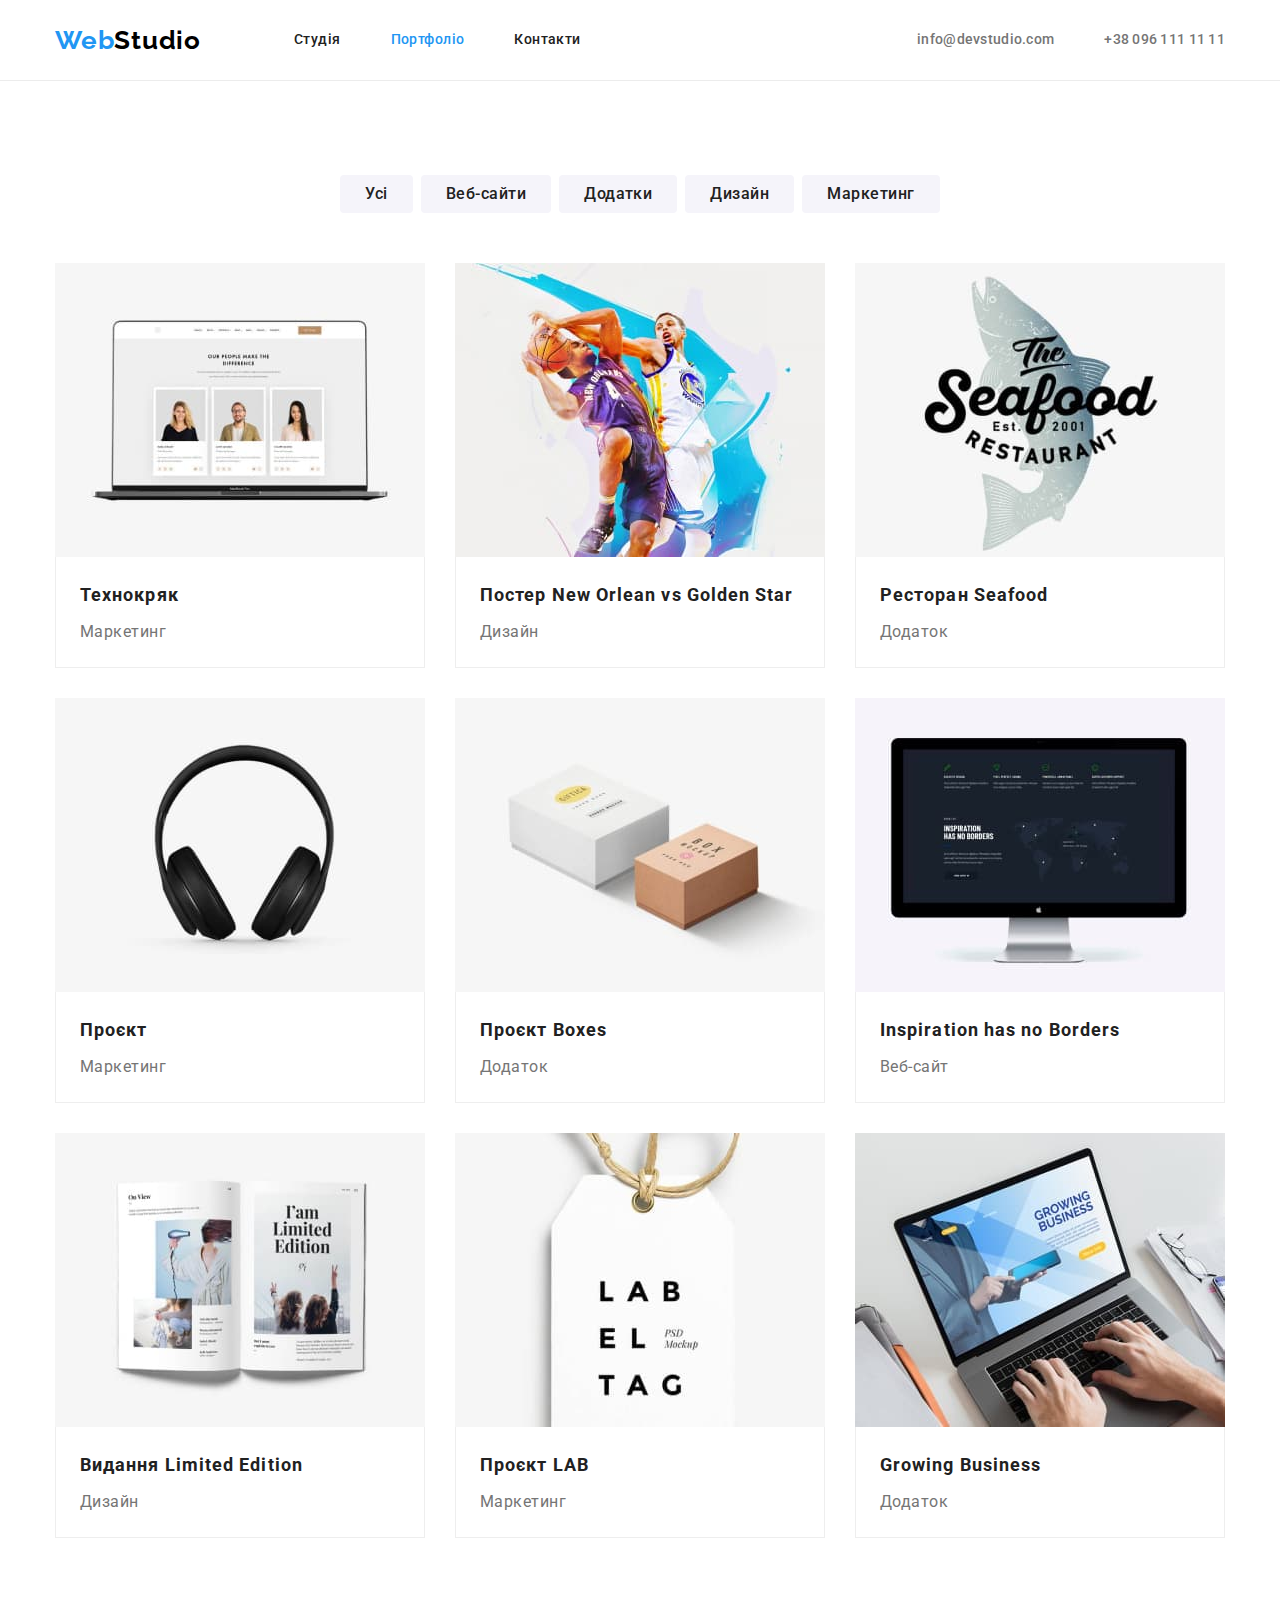
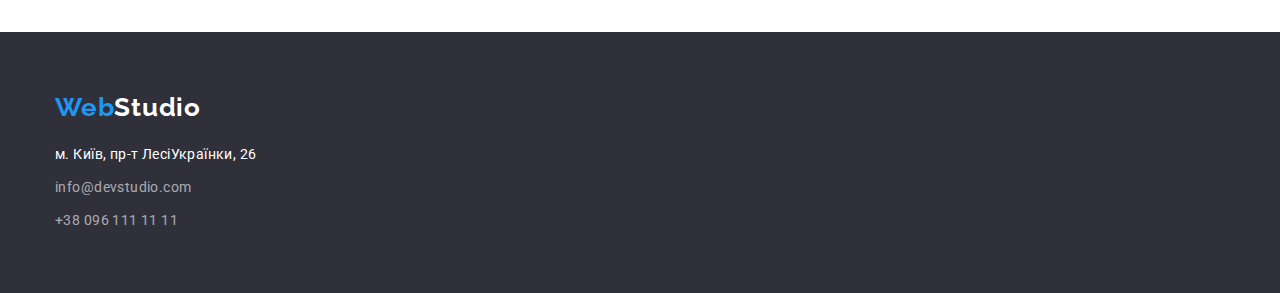
==== commit 0d5f292b: "work for styles" ====
--- a/portfolio.html
+++ b/portfolio.html
@@ -9,6 +9,7 @@
       href="https://fonts.googleapis.com/css2?family=Raleway:wght@700&family=Roboto:wght@400;500;700;900&display=swap"
       rel="stylesheet"
     />
+    <link rel="stylesheet" href=" https://cdnjs.cloudflare.com/ajax/libs/modern-normalize/1.1.0/modern-normalize.min.css" />
     <link rel="stylesheet" href="./css/styles.css" />
   </head>
 
@@ -52,8 +53,8 @@
     <main>
       <!--main-page-->
 
-      <section class="section-btn">
-        <div class="container btn">
+      <section class="section">
+        <div class="container">
           <h1 class="portfolio-title title-hidden">Portfolio</h1>
           <div class="prtf">
             <button class="prtf-button" type="button">Усі</button>
--- a/css/styles.css
+++ b/css/styles.css
@@ -14,9 +14,13 @@
   --card-shadow: 0px 1px 3px rgba(0, 0, 0, 0.12),
     0px 1px 1px rgba(0, 0, 0, 0.14),
     0px 2px 1px rgba(0, 0, 0, 0.2);
-  --card-shadow-portfolio: 0px 3px 1px rgba(0, 0, 0, 0.1), 0px 1px 2px rgba(0, 0, 0, 0.08), 0px 2px 2px rgba(0, 0, 0, 0.12);
-  
-}
+  --card-shadow-portfolio: 0px 3px 1px 
+  rgba(0, 0, 0, 0.1), 0px 1px 2px 
+  rgba(0, 0, 0, 0.08), 0px 2px 2px
+   rgba(0, 0, 0, 0.12);
+   
+}
+
 
 ul {
   list-style: none;
@@ -58,8 +62,7 @@
 }
 
 .page-header {
-  background-color: var(--primary-background-color);
-  border-bottom: 1px solid var(--border-color);
+    border-bottom: 1px solid var(--border-color);
 }
 
 /*main-nav*/
@@ -184,8 +187,8 @@
   border: none;
   padding: 10px 32px;
   min-width: 216px;
-
   border-radius: 4px;  
+
   cursor: pointer;
   font-family: inherit;
   font-size: 16px;
@@ -194,12 +197,15 @@
   color: var(--white-text-color);
   font-weight: 700;
   background-color: var(--accent-color);
-}
+  box-shadow: box-shadow: 0px 4px 4px rgba(0, 0, 0, 0.15);;
+}
+
 
 .button:hover,
 .button:focus {
   background: #188CE8;
   box-shadow: 0px 4px 4px rgba(0, 0, 0, 0.15);
+border-radius: 4px;
 }
 
 /*Наші переваги*/
@@ -324,7 +330,7 @@
 
 /*Portfolio*/
 
-.btn {
+.section-btn {
   padding-top: 74px;
   padding-bottom: 114px;
   margin-right: auto;
